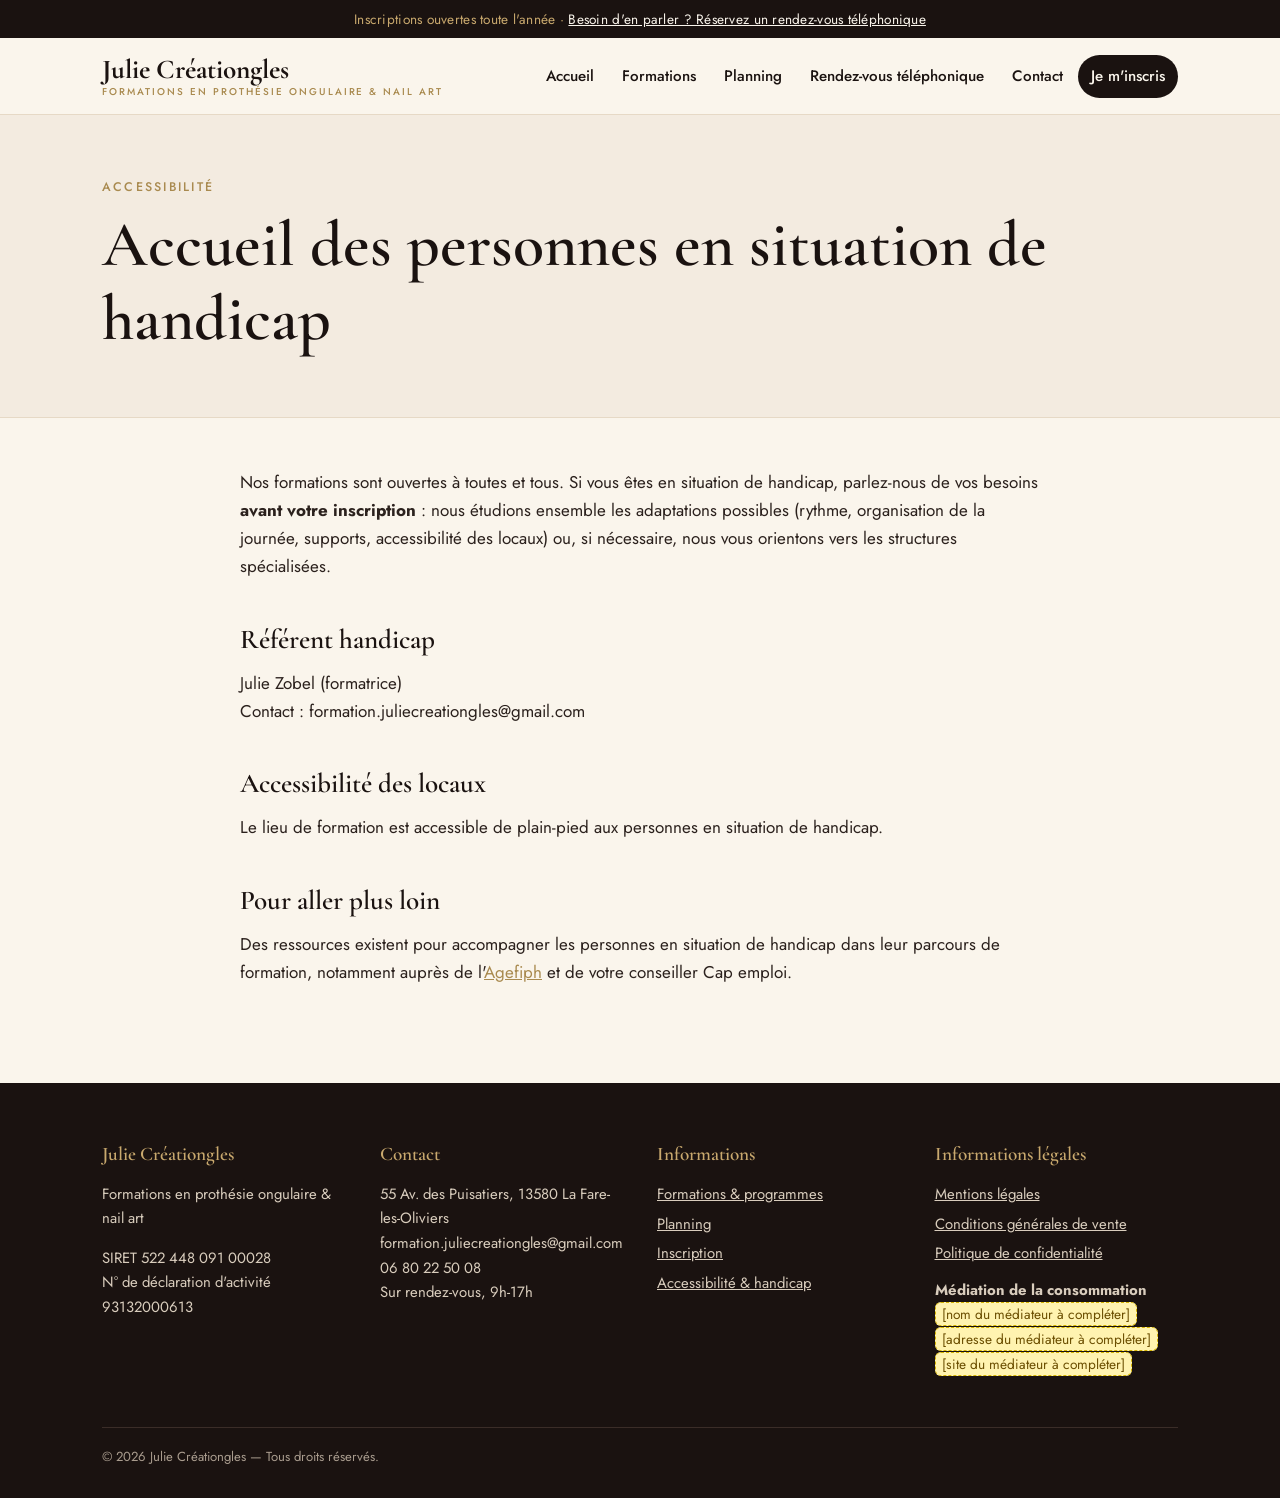
==== accessibilite.html @ 90a5cd65 "Add files via upload" ====
<!DOCTYPE html>
<html lang="fr">
<head>
<meta charset="utf-8">
<meta name="viewport" content="width=device-width, initial-scale=1">
<title>Accessibilité & handicap — Julie Créationgles</title>
<meta name="description" content="Accueil des personnes en situation de handicap : référent handicap et adaptations possibles.">
<link rel="preconnect" href="https://fonts.googleapis.com"><link rel="preconnect" href="https://fonts.gstatic.com" crossorigin>
<link href="https://fonts.googleapis.com/css2?family=Cormorant+Garamond:ital,wght@0,500;0,600;0,700;1,500&family=Jost:wght@400;500&display=swap" rel="stylesheet">
<link rel="stylesheet" href="styles.css">
</head>
<body>
<div id="site-header"></div>
<main>
<div class="pagehead"><div class="wrap"><span class="eyebrow">Accessibilité</span><h1>Accueil des personnes en situation de handicap</h1></div></div>
<div class="wrap narrow legal">
<p>Nos formations sont ouvertes à toutes et tous. Si vous êtes en situation de handicap, parlez-nous de vos besoins <strong>avant votre inscription</strong> : nous étudions ensemble les adaptations possibles (rythme, organisation de la journée, supports, accessibilité des locaux) ou, si nécessaire, nous vous orientons vers les structures spécialisées.</p>

<h2>Référent handicap</h2>
<p><span data-site="referent_handicap"></span><br>Contact : <span data-site="email"></span></p>

<h2>Accessibilité des locaux</h2>
<p>Le lieu de formation est accessible de plain-pied aux personnes en situation de handicap.</p>

<h2>Pour aller plus loin</h2>
<p>Des ressources existent pour accompagner les personnes en situation de handicap dans leur parcours de formation, notamment auprès de l'<a href="https://www.agefiph.fr" rel="noopener" target="_blank">Agefiph</a> et de votre conseiller Cap emploi.</p>
</div>
</main>
<div id="site-footer"></div>
<script src="data.js"></script>
<script src="app.js"></script>
</body>
</html>
---- styles.css ----
:root{
  --noir:#1A1210; --noir2:#2a1e1a; --or:#C9A96E; --or-fonce:#a98a4f;
  --creme:#FAF5EC; --creme2:#F3EBE0; --rose:#F2C9CF; --texte:#2b211d; --gris:#7a6c63;
  --ok:#2f7d4f; --warn:#b9770e; --rayon:18px;
  --serif:'Cormorant Garamond',Georgia,serif; --sans:'Jost',system-ui,-apple-system,Segoe UI,Roboto,sans-serif;
}
*{box-sizing:border-box}
html{scroll-behavior:smooth}
body{margin:0;font-family:var(--sans);color:var(--texte);background:var(--creme);line-height:1.65;font-size:17px}
img{max-width:100%;display:block}
a{color:var(--or-fonce)}
h1,h2,h3{font-family:var(--serif);font-weight:600;line-height:1.15;margin:0 0 .5em;color:var(--noir)}
h1{font-size:clamp(2.4rem,6vw,4rem)} h2{font-size:clamp(1.9rem,4vw,2.7rem)} h3{font-size:1.5rem}
p{margin:0 0 1em}
.wrap{max-width:1120px;margin:0 auto;padding:0 22px}
.narrow{max-width:800px}
section{padding:72px 0}
.alt{background:var(--creme2)}
.dark{background:var(--noir);color:var(--creme)} .dark h2,.dark h3{color:var(--creme)}
.eyebrow{display:inline-block;font-size:.78rem;letter-spacing:.18em;text-transform:uppercase;color:var(--or-fonce);font-weight:500;margin-bottom:.8em}
.dark .eyebrow{color:var(--or)}
.center{text-align:center}
.lead{font-size:1.15rem;color:var(--gris);max-width:640px}
.center .lead{margin-left:auto;margin-right:auto}

/* barre du haut */
.topbar{background:var(--noir);color:var(--or);font-size:.85rem;text-align:center;padding:8px 14px;letter-spacing:.02em}
.topbar a{color:var(--creme)}

/* en-tête */
header.site{background:var(--creme);border-bottom:1px solid #e6d9c6;position:sticky;top:0;z-index:20}
.nav{display:flex;align-items:center;justify-content:space-between;gap:20px;min-height:76px}
.logo{font-family:var(--serif);font-size:1.7rem;font-weight:700;color:var(--noir);text-decoration:none;line-height:1}
.logo small{display:block;font-family:var(--sans);font-size:.62rem;letter-spacing:.2em;text-transform:uppercase;color:var(--or-fonce);font-weight:500;margin-top:4px}
.menu{display:flex;align-items:center;gap:6px;list-style:none;margin:0;padding:0}
.menu a{display:block;padding:9px 13px;text-decoration:none;color:var(--noir);font-weight:500;font-size:.95rem;border-radius:999px}
.menu a:hover,.menu a[aria-current="page"]{background:var(--creme2);color:var(--or-fonce)}
.menu a.cta{background:var(--noir);color:var(--creme)} .menu a.cta:hover{background:var(--or-fonce);color:#fff}
.burger{display:none;background:none;border:1px solid #d9c8ae;border-radius:10px;padding:8px 12px;font-size:1.1rem;cursor:pointer;color:var(--noir)}
@media(max-width:860px){
  .burger{display:block}
  .menu{display:none;position:absolute;left:0;right:0;top:100%;background:var(--creme);flex-direction:column;align-items:stretch;padding:12px 22px 20px;border-bottom:1px solid #e6d9c6}
  .menu.open{display:flex}
}

/* boutons */
.btn{display:inline-block;padding:14px 26px;border-radius:999px;background:var(--noir);color:var(--creme);text-decoration:none;font-weight:500;border:2px solid var(--noir);cursor:pointer;font-family:var(--sans);font-size:1rem;transition:.2s}
.btn:hover{background:var(--or-fonce);border-color:var(--or-fonce);color:#fff}
.btn.or{background:var(--or);border-color:var(--or);color:var(--noir)} .btn.or:hover{background:#fff;border-color:#fff}
.btn.ghost{background:transparent;color:var(--noir)} .btn.ghost:hover{background:var(--noir);color:var(--creme)}
.dark .btn.ghost{color:var(--creme);border-color:var(--creme)} .dark .btn.ghost:hover{background:var(--creme);color:var(--noir)}
.btns{display:flex;gap:12px;flex-wrap:wrap;margin-top:24px}

/* hero */
.hero{padding:70px 0 80px;background:linear-gradient(135deg,var(--creme) 0%,var(--creme2) 55%,#efdcd3 100%);position:relative;overflow:hidden}
.hero .grid{display:grid;grid-template-columns:1.15fr .85fr;gap:48px;align-items:center}
.hero h1 em{color:var(--or-fonce);font-style:italic}
.pill{display:inline-block;background:#fff;border:1px solid #e6d9c6;border-radius:999px;padding:6px 16px;font-size:.78rem;letter-spacing:.12em;text-transform:uppercase;color:var(--or-fonce);margin-bottom:20px}
.hero-visual{aspect-ratio:4/5;border-radius:240px 240px 24px 24px;background:radial-gradient(circle at 30% 20%,#fff 0,var(--rose) 40%,var(--or) 120%);display:flex;align-items:flex-end;justify-content:center;padding:26px;position:relative;overflow:hidden;box-shadow:0 30px 60px -30px rgba(26,18,16,.45)}
.hero-visual img{position:absolute;inset:0;width:100%;height:100%;object-fit:cover}
.hero-visual .tag{position:relative;background:rgba(26,18,16,.88);color:var(--creme);padding:10px 20px;border-radius:999px;font-size:.85rem}
@media(max-width:860px){.hero .grid{grid-template-columns:1fr}.hero-visual{max-width:340px;margin:0 auto;aspect-ratio:1/1;border-radius:200px 200px 24px 24px}}

/* cartes */
.cards{display:grid;grid-template-columns:repeat(auto-fit,minmax(290px,1fr));gap:24px;margin-top:36px}
.card{background:#fff;border:1px solid #eadfcd;border-radius:var(--rayon);padding:28px;display:flex;flex-direction:column;gap:6px;box-shadow:0 12px 30px -22px rgba(26,18,16,.35)}
.card h3{margin-bottom:.2em}
.card .meta{display:flex;gap:8px;flex-wrap:wrap;margin:6px 0 10px}
.card .price{font-family:var(--serif);font-size:2rem;color:var(--noir);margin:6px 0}
.card .push{margin-top:auto;padding-top:14px}
.badge{display:inline-block;font-size:.74rem;padding:4px 11px;border-radius:999px;background:var(--creme2);color:var(--or-fonce);border:1px solid #e6d9c6;letter-spacing:.04em}
.badge.ok{background:#e7f4ec;color:var(--ok);border-color:#c5e3d0}
.badge.peu{background:#fdf1de;color:var(--warn);border-color:#f2d9ac}
.badge.complet{background:#f6e3e3;color:#a33;border-color:#e8c1c1}
.steps{counter-reset:s;display:grid;grid-template-columns:repeat(auto-fit,minmax(240px,1fr));gap:24px;margin-top:36px}
.step{position:relative;padding:26px 26px 26px 26px;background:#fff;border-radius:var(--rayon);border:1px solid #eadfcd}
.step::before{counter-increment:s;content:counter(s);font-family:var(--serif);font-size:2.6rem;color:var(--or);line-height:1;display:block;margin-bottom:8px}
.stats{display:grid;grid-template-columns:repeat(auto-fit,minmax(170px,1fr));gap:20px;text-align:center}
.stat b{display:block;font-family:var(--serif);font-size:3rem;color:var(--or);line-height:1}
.stat span{font-size:.9rem;letter-spacing:.06em;color:var(--creme)}

/* tableau planning */
.tablewrap{overflow-x:auto;border-radius:var(--rayon);border:1px solid #eadfcd;background:#fff}
table.plan{width:100%;border-collapse:collapse;min-width:640px}
.plan th{background:var(--noir);color:var(--creme);text-align:left;padding:14px 16px;font-weight:500;font-size:.9rem;letter-spacing:.05em}
.plan td{padding:16px;border-top:1px solid #f0e6d6;vertical-align:middle}
.plan tr:hover td{background:#fffaf0}

/* accordéon programmes */
details.prog{background:#fff;border:1px solid #eadfcd;border-radius:var(--rayon);margin-bottom:18px;overflow:hidden}
details.prog>summary{cursor:pointer;list-style:none;padding:22px 26px;display:flex;justify-content:space-between;gap:16px;align-items:center}
details.prog>summary::-webkit-details-marker{display:none}
details.prog>summary h3{margin:0}
details.prog>summary::after{content:'+';font-size:1.8rem;color:var(--or-fonce);font-family:var(--serif)}
details.prog[open]>summary::after{content:'–'}
.prog-body{padding:4px 26px 28px;border-top:1px solid #f0e6d6}
.fiche{display:grid;grid-template-columns:repeat(auto-fit,minmax(230px,1fr));gap:14px;margin:18px 0}
.fiche div{background:var(--creme);border-radius:12px;padding:14px 16px}
.fiche dt{font-size:.74rem;letter-spacing:.14em;text-transform:uppercase;color:var(--or-fonce);margin-bottom:4px}
.fiche dd{margin:0}
.prog-body ul{padding-left:1.2em;margin:.3em 0 1em}

/* encadrés */
.notice{background:#fff;border-left:4px solid var(--or);border-radius:12px;padding:18px 22px;margin:22px 0}
.notice.rose{border-color:#d98c99;background:#fdf1f3}
.embed{background:#fff;border:1px dashed #d9c8ae;border-radius:var(--rayon);padding:34px;text-align:center}
.embed iframe{width:100%;min-height:720px;border:0;border-radius:12px}
.embed.ready{padding:0;border:0;background:none}
.rdv{display:grid;grid-template-columns:1fr 1fr;gap:36px;align-items:center}
@media(max-width:860px){.rdv{grid-template-columns:1fr}}

/* à propos / contact */
.about{display:grid;grid-template-columns:.8fr 1.2fr;gap:48px;align-items:center}
.about .photo{aspect-ratio:4/5;border-radius:24px;background:linear-gradient(160deg,var(--rose),var(--or));position:relative;overflow:hidden}
.about .photo img{position:absolute;inset:0;width:100%;height:100%;object-fit:cover}
@media(max-width:860px){.about{grid-template-columns:1fr}.about .photo{max-width:320px}}
.contact-grid{display:grid;grid-template-columns:repeat(auto-fit,minmax(260px,1fr));gap:22px;margin-top:30px}
.contact-grid .card h3{font-size:1.25rem}

/* pages légales */
.legal h2{font-size:1.7rem;margin-top:1.6em} .legal h3{font-size:1.25rem;margin-top:1.2em}
.legal{padding:50px 0 80px}
.pagehead{padding:56px 0 30px;background:var(--creme2);border-bottom:1px solid #e6d9c6}

/* pied de page */
footer.site{background:var(--noir);color:#d9cdbd;padding:56px 0 30px;font-size:.93rem}
footer.site h4{font-family:var(--serif);color:var(--or);font-size:1.2rem;margin:0 0 .6em;font-weight:600}
footer.site a{color:#d9cdbd} footer.site a:hover{color:var(--or)}
.fgrid{display:grid;grid-template-columns:repeat(auto-fit,minmax(230px,1fr));gap:34px}
.fgrid ul{list-style:none;margin:0;padding:0} .fgrid li{margin:.35em 0}
.copy{border-top:1px solid #3b2d28;margin-top:36px;padding-top:18px;font-size:.82rem;color:#a99c8e}

/* repères « à compléter » */
mark.todo{background:#fff3b0;color:#6b4e00;padding:1px 6px;border-radius:6px;font-size:.92em;border:1px dashed #d4b200}
.badge-ex{display:inline-block;background:#fff3b0;color:#6b4e00;border:1px dashed #d4b200;border-radius:999px;font-size:.7rem;padding:2px 10px;margin-left:8px;vertical-align:middle;font-family:var(--sans);font-weight:500}
#checkpanel{position:fixed;right:14px;bottom:14px;max-width:340px;max-height:60vh;overflow:auto;background:#fff;border:2px solid #d4b200;border-radius:14px;padding:16px 18px;z-index:50;font-size:.85rem;box-shadow:0 10px 30px rgba(0,0,0,.2)}
#checkpanel h4{margin:0 0 8px;font-family:var(--sans)} #checkpanel ul{margin:0;padding-left:1.1em}
:focus-visible{outline:3px solid var(--or);outline-offset:2px}
@media print{.topbar,header.site,footer.site,.btns{display:none}}
.menu a{white-space:nowrap}
.menu{gap:2px}
.logo{white-space:nowrap}
@media(max-width:1060px){.menu a{padding:9px 9px;font-size:.88rem}}
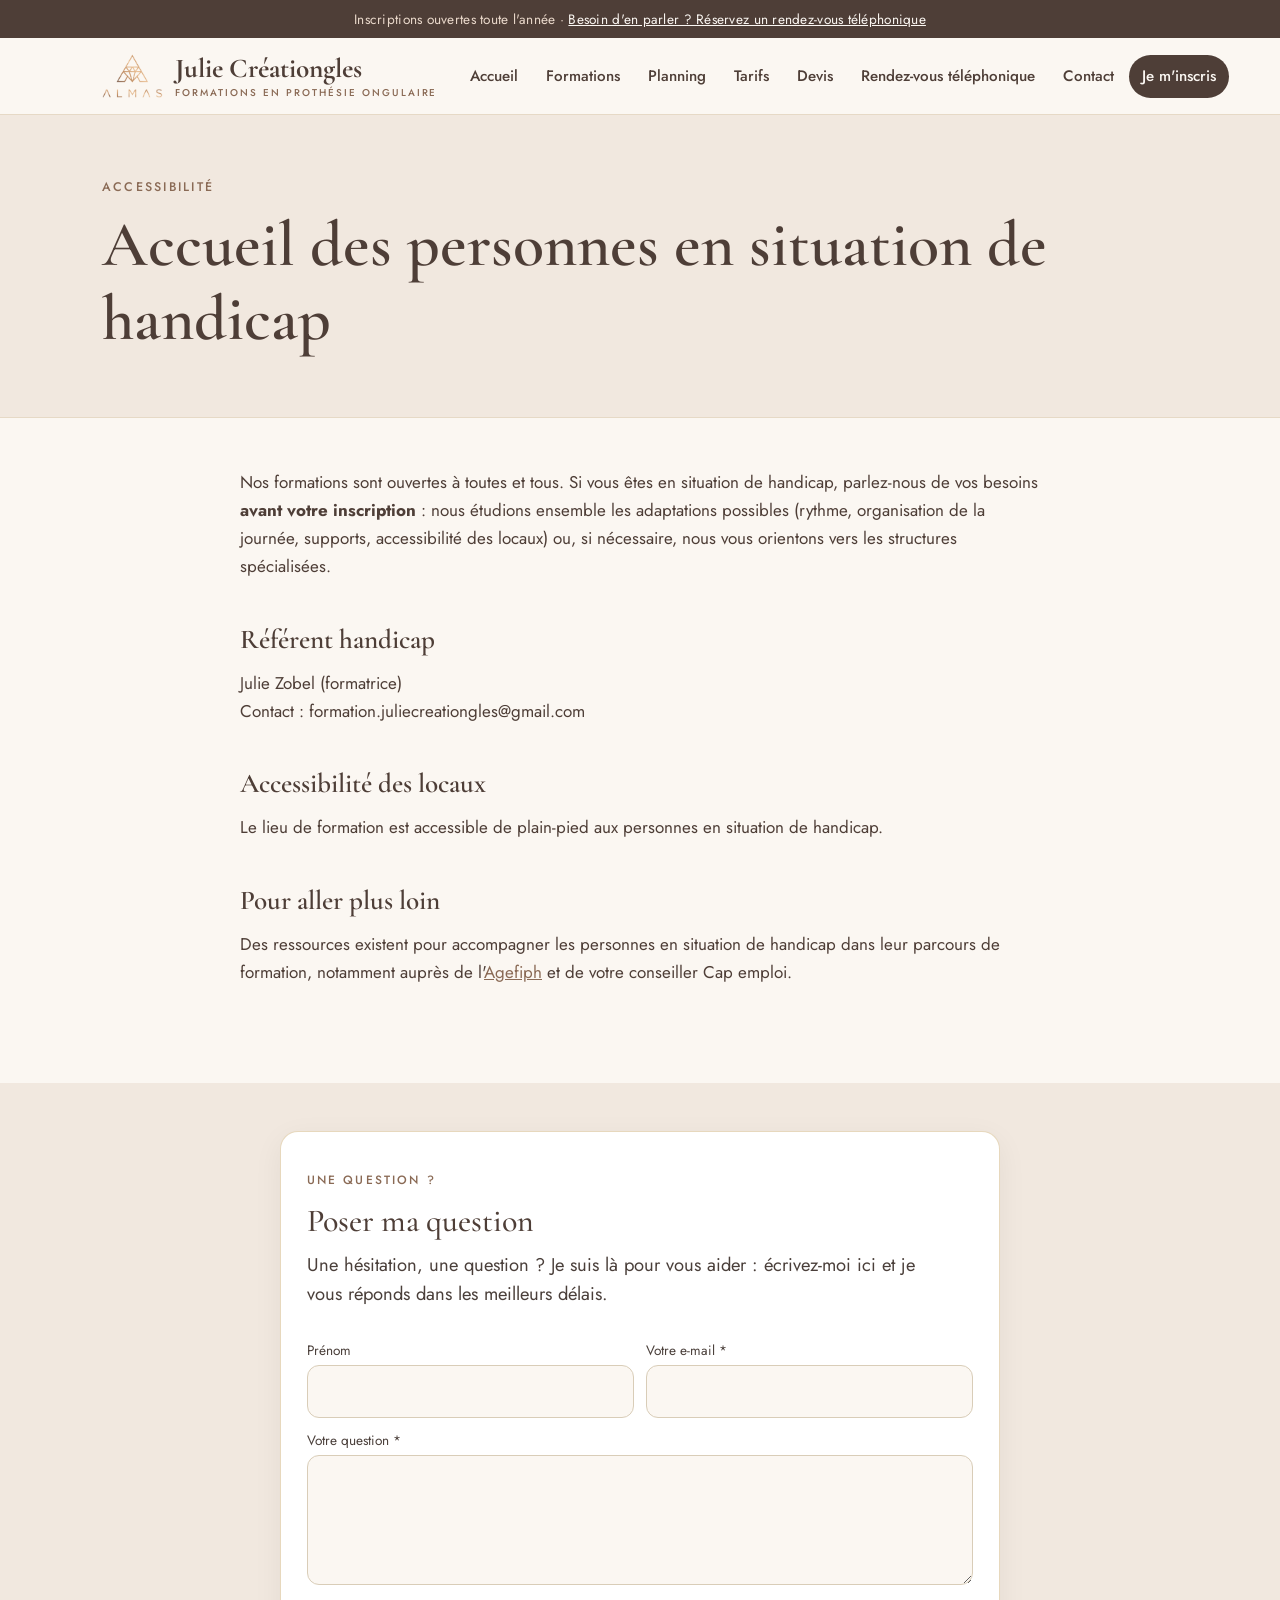
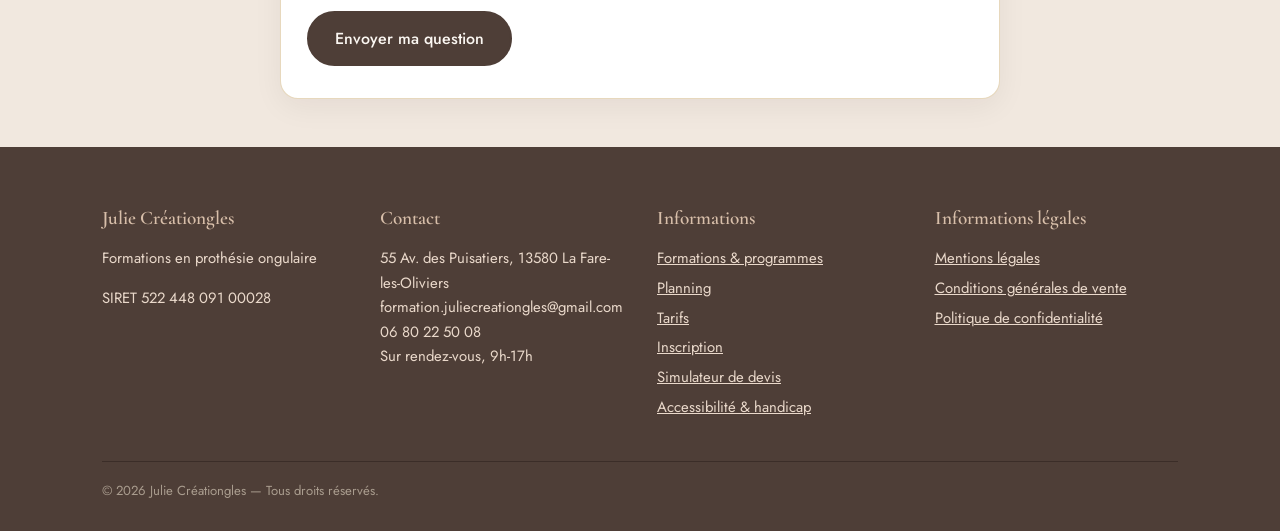
==== commit ff393d78: "Polices : Bunny Fonts au lieu de Google Fonts (RGPD)" ====
--- a/accessibilite.html
+++ b/accessibilite.html
@@ -5,8 +5,8 @@
 <meta name="viewport" content="width=device-width, initial-scale=1">
 <title>Accessibilité & handicap — Julie Créationgles</title>
 <meta name="description" content="Accueil des personnes en situation de handicap : référent handicap et adaptations possibles.">
-<link rel="preconnect" href="https://fonts.googleapis.com"><link rel="preconnect" href="https://fonts.gstatic.com" crossorigin>
-<link href="https://fonts.googleapis.com/css2?family=Cormorant+Garamond:ital,wght@0,500;0,600;0,700;1,500&family=Jost:wght@400;500&display=swap" rel="stylesheet">
+<link rel="preconnect" href="https://fonts.bunny.net">
+<link href="https://fonts.bunny.net/css2?family=Cormorant+Garamond:ital,wght@0,500;0,600;0,700;1,500&family=Jost:wght@400;500&display=swap" rel="stylesheet">
 <link rel="stylesheet" href="styles.css">
 </head>
 <body>
--- a/styles.css
+++ b/styles.css
@@ -1,6 +1,6 @@
 :root{
-  --noir:#1A1210; --noir2:#2a1e1a; --or:#C9A96E; --or-fonce:#a98a4f;
-  --creme:#FAF5EC; --creme2:#F3EBE0; --rose:#F2C9CF; --texte:#2b211d; --gris:#7a6c63;
+  --noir:#4E3E37; --noir2:#5E4B43; --or:#D8BFAA; --or-fonce:#8A6A55;
+  --creme:#FBF7F2; --creme2:#F1E8DF; --rose:#EAD3C8; --texte:#4E3E37; --gris:#7E6E65;
   --ok:#2f7d4f; --warn:#b9770e; --rayon:18px;
   --serif:'Cormorant Garamond',Georgia,serif; --sans:'Jost',system-ui,-apple-system,Segoe UI,Roboto,sans-serif;
 }
@@ -141,3 +141,37 @@
 .menu{gap:2px}
 .logo{white-space:nowrap}
 @media(max-width:1060px){.menu a{padding:9px 9px;font-size:.88rem}}
+
+/* palette nude doux */
+.topbar{color:#EAD9CB}
+footer.site,footer.site a{color:#EAD9CB}
+
+
+/* logo almas */
+.logo{display:grid;grid-template-columns:auto auto;column-gap:12px;align-items:center}
+.logo::before{content:'';grid-column:1;grid-row:1/span 2;width:61px;height:44px;background:url(IMG_2268.PNG) no-repeat;background-size:90px auto;background-position:-14.7px -11px}
+
+/* photo accueil (en entier) */
+.hero h1{font-size:clamp(2.1rem,4.4vw,3.2rem)}
+.hero-visual{aspect-ratio:2/3;background:#c9b6a6}
+.hero-visual img{object-fit:contain}
+.hero-visual .tag{position:absolute;right:16px;bottom:16px;font-size:.78rem;padding:7px 14px}
+@media(max-width:860px){.hero-visual{aspect-ratio:2/3;max-width:340px}}
+
+/* programme jour par jour */
+.jours{display:grid;gap:14px;margin:6px 0 22px}
+.jour{background:var(--creme);border:1px solid #eadfcd;border-radius:14px;padding:16px 20px}
+.jour h4{font-family:var(--serif);font-size:1.35rem;font-weight:600;color:var(--noir);margin:0 0 6px}
+.jour ul{margin:0 0 8px;padding-left:20px}
+.jour-part{margin:10px 0 4px;font-size:.78rem;letter-spacing:.14em;text-transform:uppercase;color:var(--or-fonce);font-weight:500}
+.jour-part span{text-transform:none;letter-spacing:0;font-size:.95rem;color:var(--gris)}
+.jour-note{margin:6px 0 0;font-style:italic;color:var(--gris)}
+
+
+/* Matin / Après-midi : étiquettes bien visibles dans les programmes */
+.jour-part{display:inline-block;margin:1.1rem 0 .5rem;padding:.35rem .9rem;background:#4e3e37;color:#fff;font-size:.85rem;font-weight:600;letter-spacing:.14em;text-transform:uppercase;border-radius:999px}
+.jour-part span{text-transform:none;letter-spacing:0;font-size:.85rem;font-weight:400;color:inherit;opacity:.85}
+.jour h4 + .jour-part{margin-top:.4rem}
+
+/* Jour 1, Jour 2... : titres plus visibles */
+.jour h4{font-size:1.5rem;font-weight:600;color:var(--or-fonce);text-decoration:underline;text-decoration-color:var(--or);text-decoration-thickness:2px;text-underline-offset:7px;margin-bottom:.4rem}
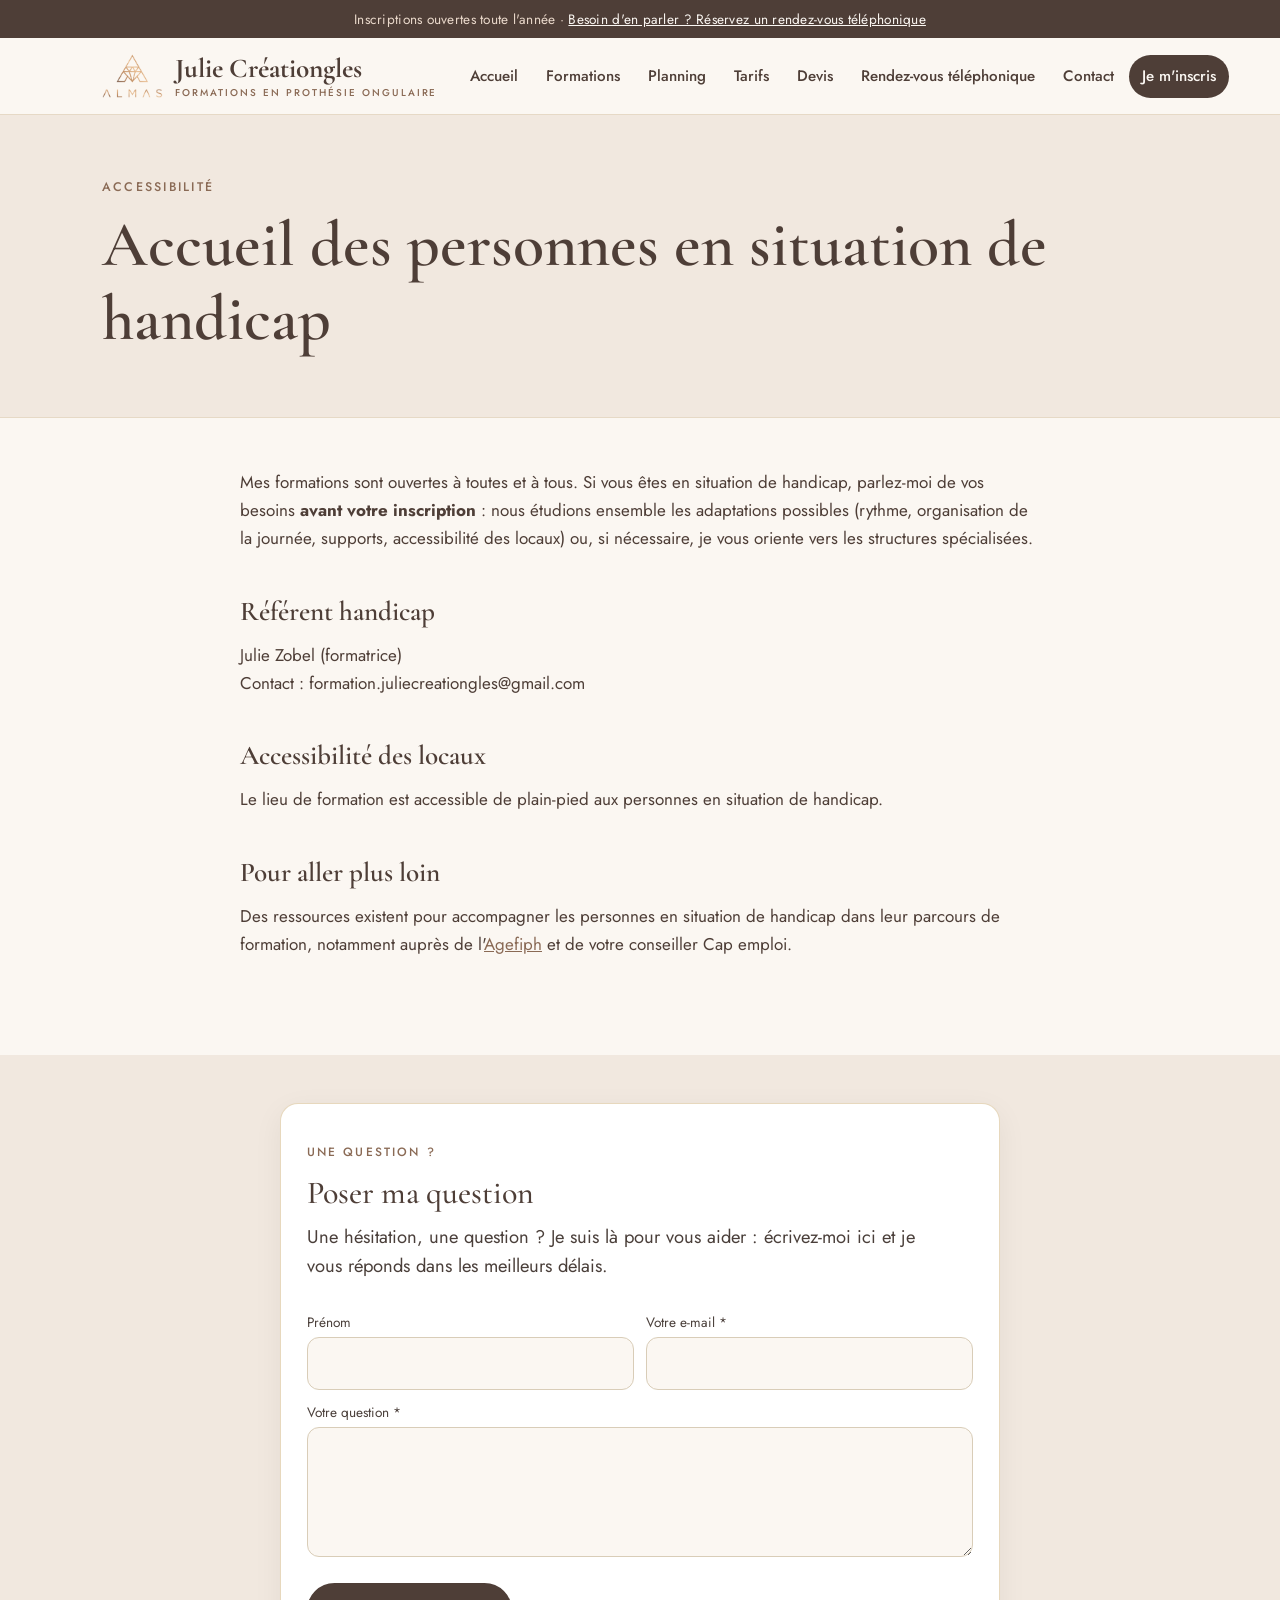
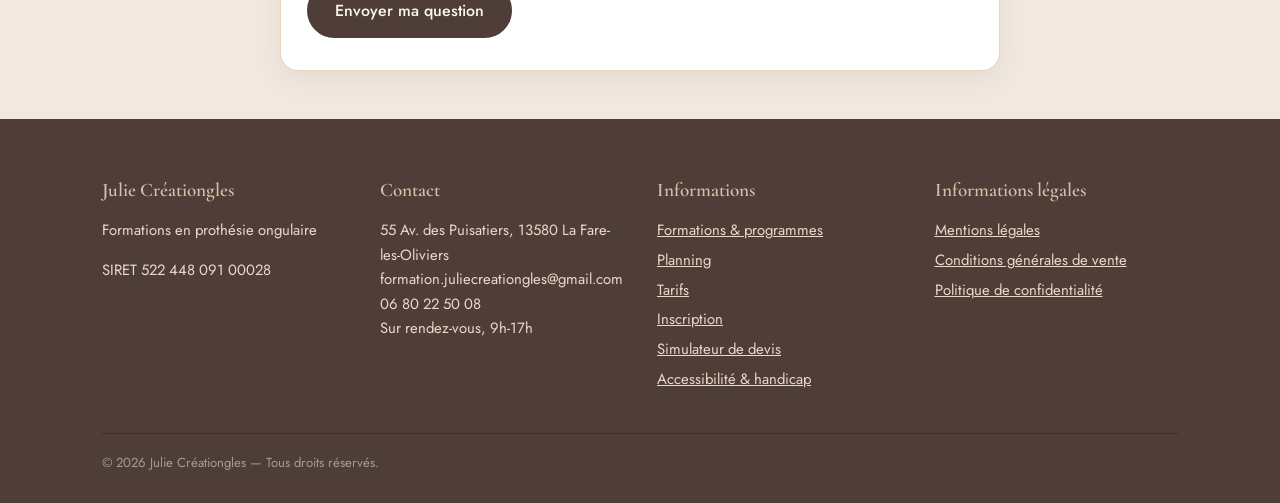
==== commit f4d5349c: "Accessibilité : passage au je" ====
--- a/accessibilite.html
+++ b/accessibilite.html
@@ -14,7 +14,7 @@
 <main>
 <div class="pagehead"><div class="wrap"><span class="eyebrow">Accessibilité</span><h1>Accueil des personnes en situation de handicap</h1></div></div>
 <div class="wrap narrow legal">
-<p>Nos formations sont ouvertes à toutes et tous. Si vous êtes en situation de handicap, parlez-nous de vos besoins <strong>avant votre inscription</strong> : nous étudions ensemble les adaptations possibles (rythme, organisation de la journée, supports, accessibilité des locaux) ou, si nécessaire, nous vous orientons vers les structures spécialisées.</p>
+<p>Mes formations sont ouvertes à toutes et à tous. Si vous êtes en situation de handicap, parlez-moi de vos besoins <strong>avant votre inscription</strong> : nous étudions ensemble les adaptations possibles (rythme, organisation de la journée, supports, accessibilité des locaux) ou, si nécessaire, je vous oriente vers les structures spécialisées.</p>
 
 <h2>Référent handicap</h2>
 <p><span data-site="referent_handicap"></span><br>Contact : <span data-site="email"></span></p>
--- a/styles.css
+++ b/styles.css
@@ -175,3 +175,11 @@
 
 /* Jour 1, Jour 2... : titres plus visibles */
 .jour h4{font-size:1.5rem;font-weight:600;color:var(--or-fonce);text-decoration:underline;text-decoration-color:var(--or);text-decoration-thickness:2px;text-underline-offset:7px;margin-bottom:.4rem}
+
+
+/* PHOTO ACCUEIL SUR TELEPHONE : grande photo, sans l'étiquette par-dessus */
+@media (max-width: 860px) {
+  .hero-visual { width: 100%; max-width: 420px; aspect-ratio: 4 / 5; margin: 8px auto 0; }
+  .hero-visual img { object-position: 50% 15%; }
+  .hero-visual .tag { display: none; }
+}
